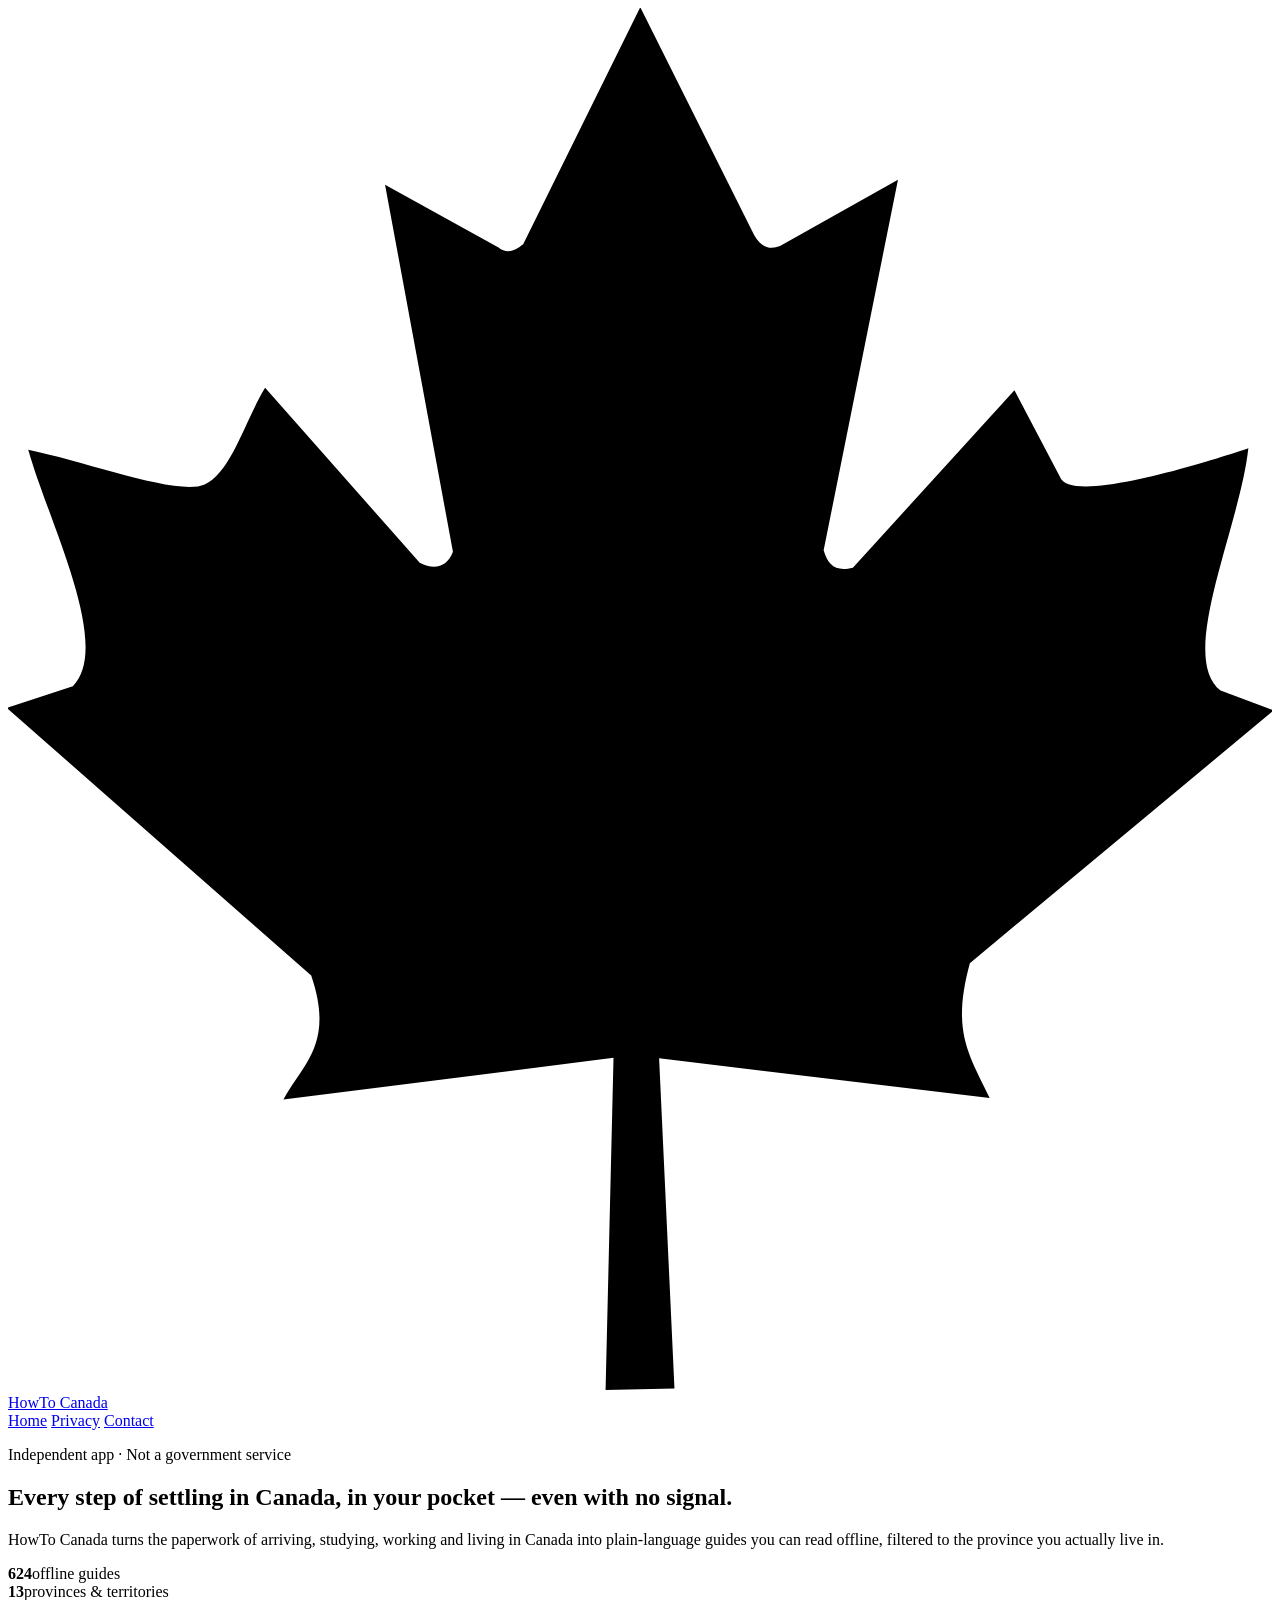
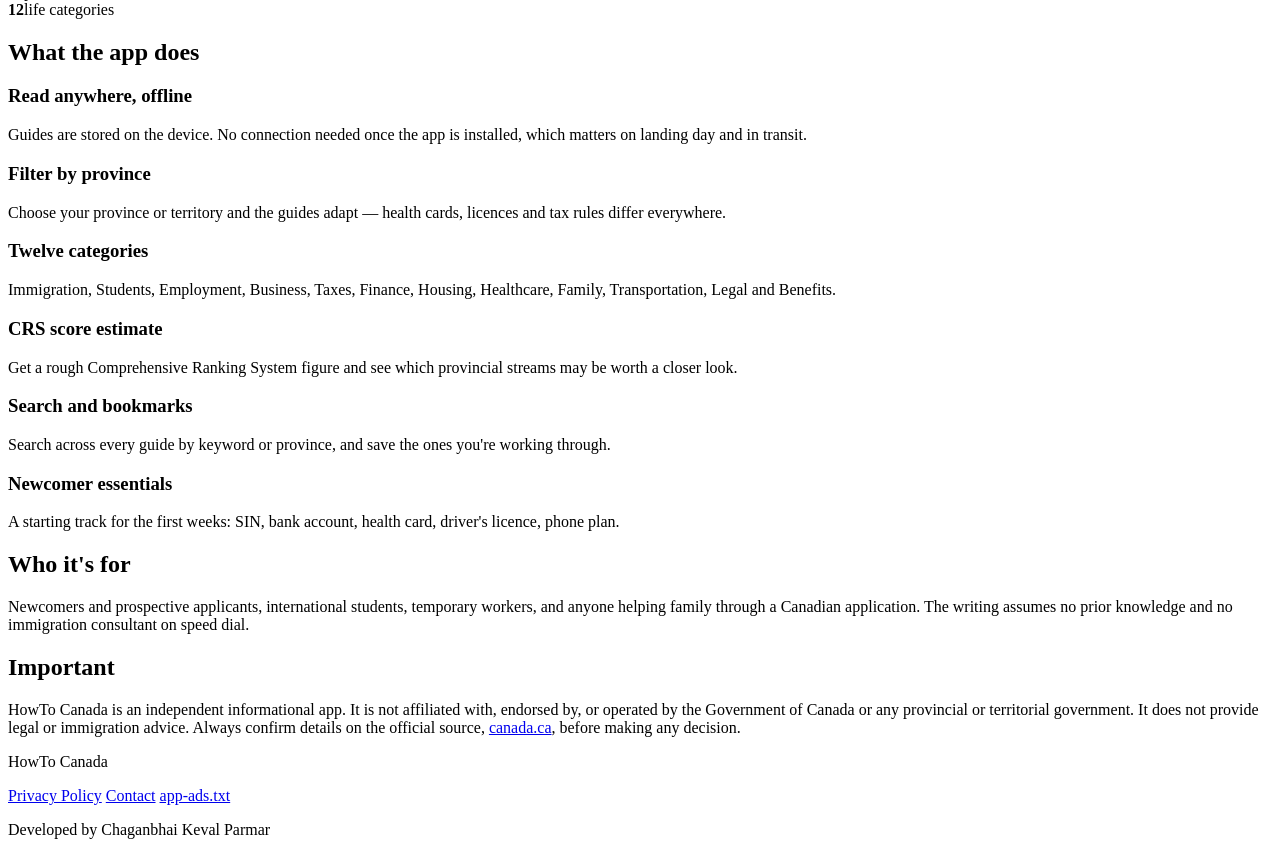
==== howtocanada/index.html @ 2e3e3496 "Create index.html" ====
<!DOCTYPE html>
<html lang="en">
<head>
<meta charset="utf-8">
<meta name="viewport" content="width=device-width, initial-scale=1">
<title>HowTo Canada — Offline guides for life in Canada</title>
<meta name="description" content="HowTo Canada is an independent offline guide app covering immigration, study permits, work, taxes, housing, healthcare and more across all 13 provinces and territories.">
<link rel="icon" href="assets/favicon-32.png" sizes="32x32">
<link rel="icon" href="assets/favicon-192.png" sizes="192x192">
<link rel="apple-touch-icon" href="assets/apple-touch-icon-180.png">
<meta property="og:title" content="HowTo Canada">
<meta property="og:description" content="Offline guides for immigration, study, work and settlement in Canada.">
<meta property="og:image" content="assets/og-image-1200x630.png">
<meta property="og:type" content="website">
<link rel="stylesheet" href="style.css">
</head>
<body>

<header class="topbar">
  <a class="brand" href="index.html">
    <span class="mark" aria-hidden="true">
      <svg viewBox="187.92 95.16 255.05 278.83"><path d="M201 232l-13.3 4.4 61.4 54c4.7 13.7-1.6 17.8-5.6 25l66.6-8.4-1.6 67 13.9-.3-3.1-66.6 66.7 8c-4.1-8.7-7.8-13.3-4-27.2l61.3-51-10.7-4c-8.8-6.8 3.8-32.6 5.6-48.9 0 0-35.7 12.3-38 5.8l-9.2-17.5-32.6 35.8c-3.5.9-5-.5-5.9-3.5l15-74.8-23.8 13.4q-3.2 1.3-5.2-2.2l-23-46-23.6 47.8q-2.8 2.5-5 .7L264 130.8l13.7 74.1c-1.1 3-3.7 3.8-6.7 2.2l-31.2-35.3c-4 6.5-6.8 17.1-12.2 19.5s-23.5-4.5-35.6-7c4.2 14.8 17 39.6 9 47.7"/></svg>
    </span>
    <span class="brandtext">HowTo&nbsp;Canada</span>
  </a>
  <nav>
    <a href="index.html" class="current">Home</a>
    <a href="privacy-policy.html">Privacy</a>
    <a href="contact.html">Contact</a>
  </nav>
</header>

<section class="hero">
  <div class="hero-inner">
    <p class="eyebrow">Independent app · Not a government service</p>
    <h1>Every step of settling in Canada, in your pocket — even with no signal.</h1>
    <p class="lede">HowTo Canada turns the paperwork of arriving, studying, working and living in Canada into plain-language guides you can read offline, filtered to the province you actually live in.</p>
    <div class="stats">
      <div><b>624</b><span>offline guides</span></div>
      <div><b>13</b><span>provinces &amp; territories</span></div>
      <div><b>12</b><span>life categories</span></div>
    </div>
  </div>
</section>

<main>

<section class="band">
  <h2>What the app does</h2>
  <div class="grid">
    <article><h3>Read anywhere, offline</h3><p>Guides are stored on the device. No connection needed once the app is installed, which matters on landing day and in transit.</p></article>
    <article><h3>Filter by province</h3><p>Choose your province or territory and the guides adapt — health cards, licences and tax rules differ everywhere.</p></article>
    <article><h3>Twelve categories</h3><p>Immigration, Students, Employment, Business, Taxes, Finance, Housing, Healthcare, Family, Transportation, Legal and Benefits.</p></article>
    <article><h3>CRS score estimate</h3><p>Get a rough Comprehensive Ranking System figure and see which provincial streams may be worth a closer look.</p></article>
    <article><h3>Search and bookmarks</h3><p>Search across every guide by keyword or province, and save the ones you're working through.</p></article>
    <article><h3>Newcomer essentials</h3><p>A starting track for the first weeks: SIN, bank account, health card, driver's licence, phone plan.</p></article>
  </div>
</section>

<section class="band alt">
  <h2>Who it's for</h2>
  <p class="prose">Newcomers and prospective applicants, international students, temporary workers, and anyone helping family through a Canadian application. The writing assumes no prior knowledge and no immigration consultant on speed dial.</p>
</section>

<section class="notice">
  <h2>Important</h2>
  <p>HowTo Canada is an independent informational app. It is not affiliated with, endorsed by, or operated by the Government of Canada or any provincial or territorial government. It does not provide legal or immigration advice. Always confirm details on the official source, <a href="https://www.canada.ca" rel="noopener">canada.ca</a>, before making any decision.</p>
</section>

</main>

<footer>
  <div class="foot-inner">
    <p class="foot-brand">HowTo Canada</p>
    <nav class="foot-nav">
      <a href="privacy-policy.html">Privacy Policy</a>
      <a href="contact.html">Contact</a>
      <a href="app-ads.txt">app-ads.txt</a>
    </nav>
    <p class="foot-dev">Developed by Chaganbhai Keval Parmar</p>
  </div>
</footer>

</body>
</html>
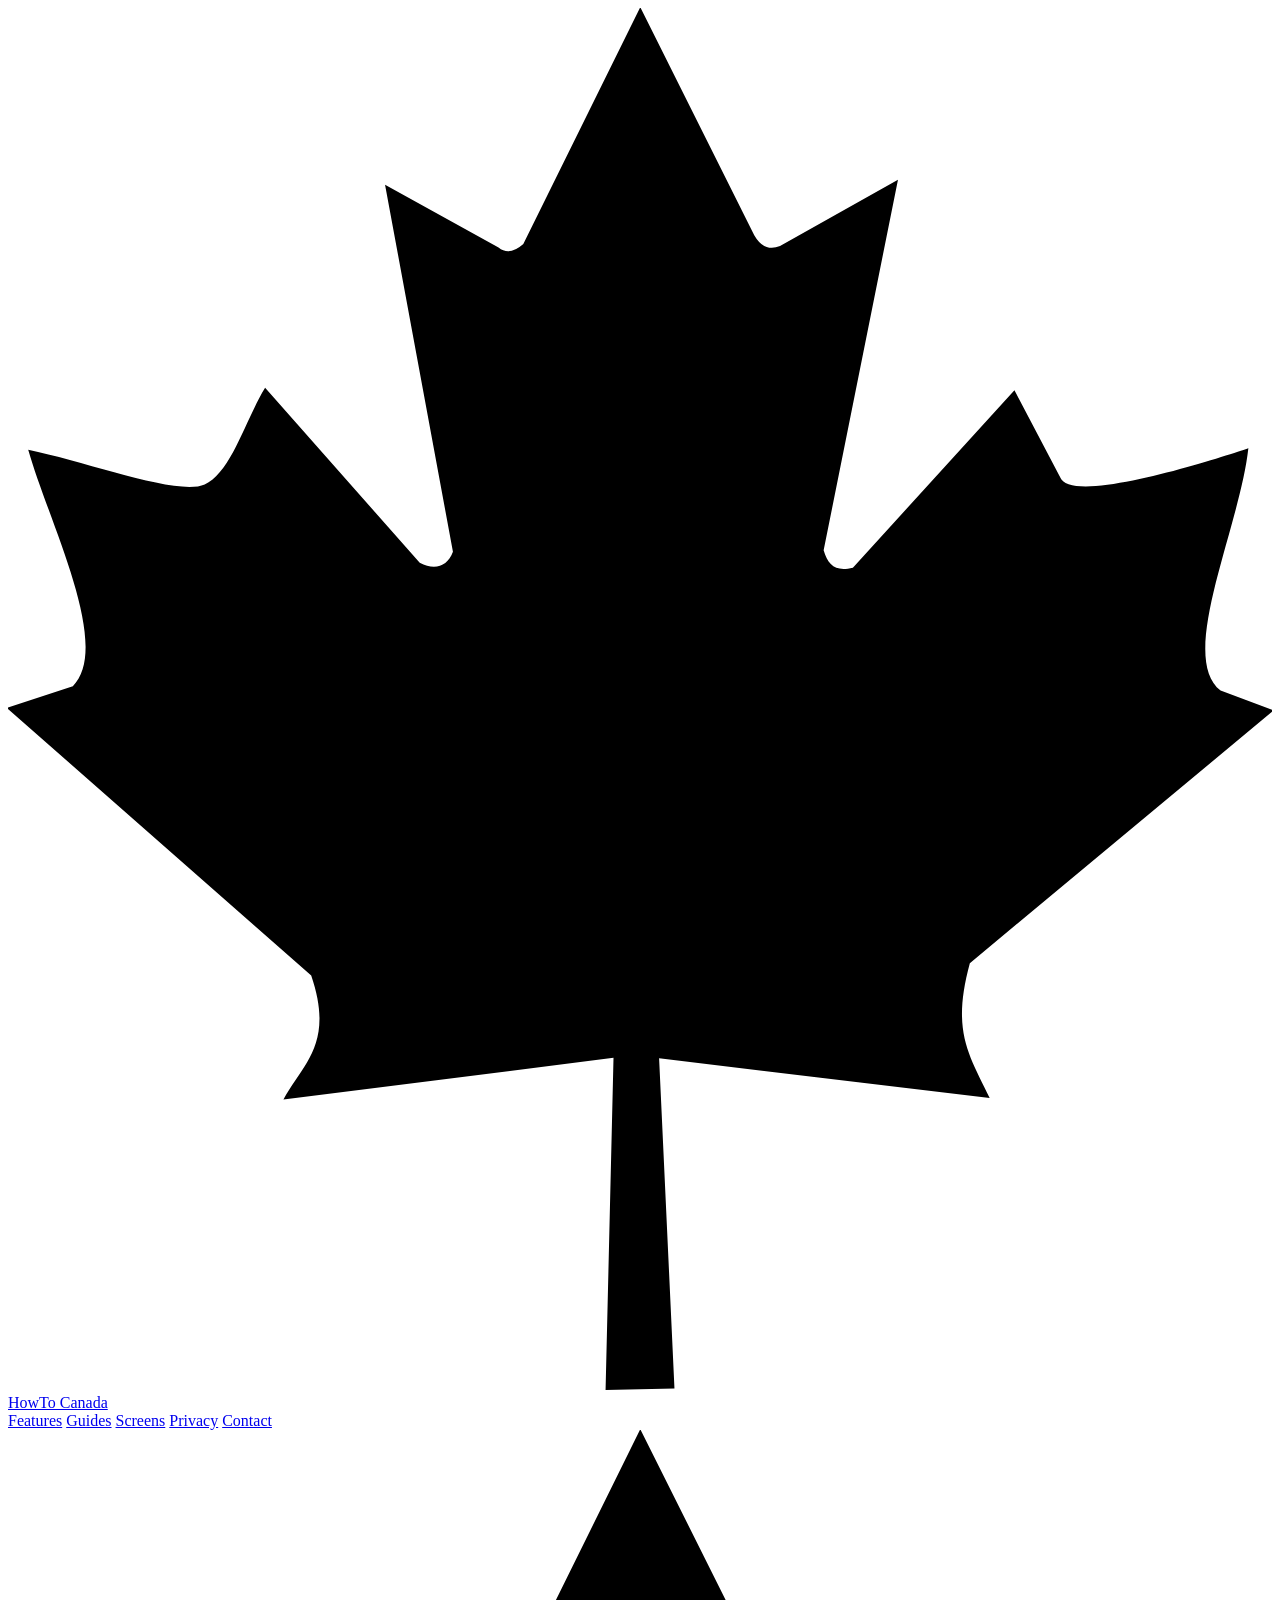
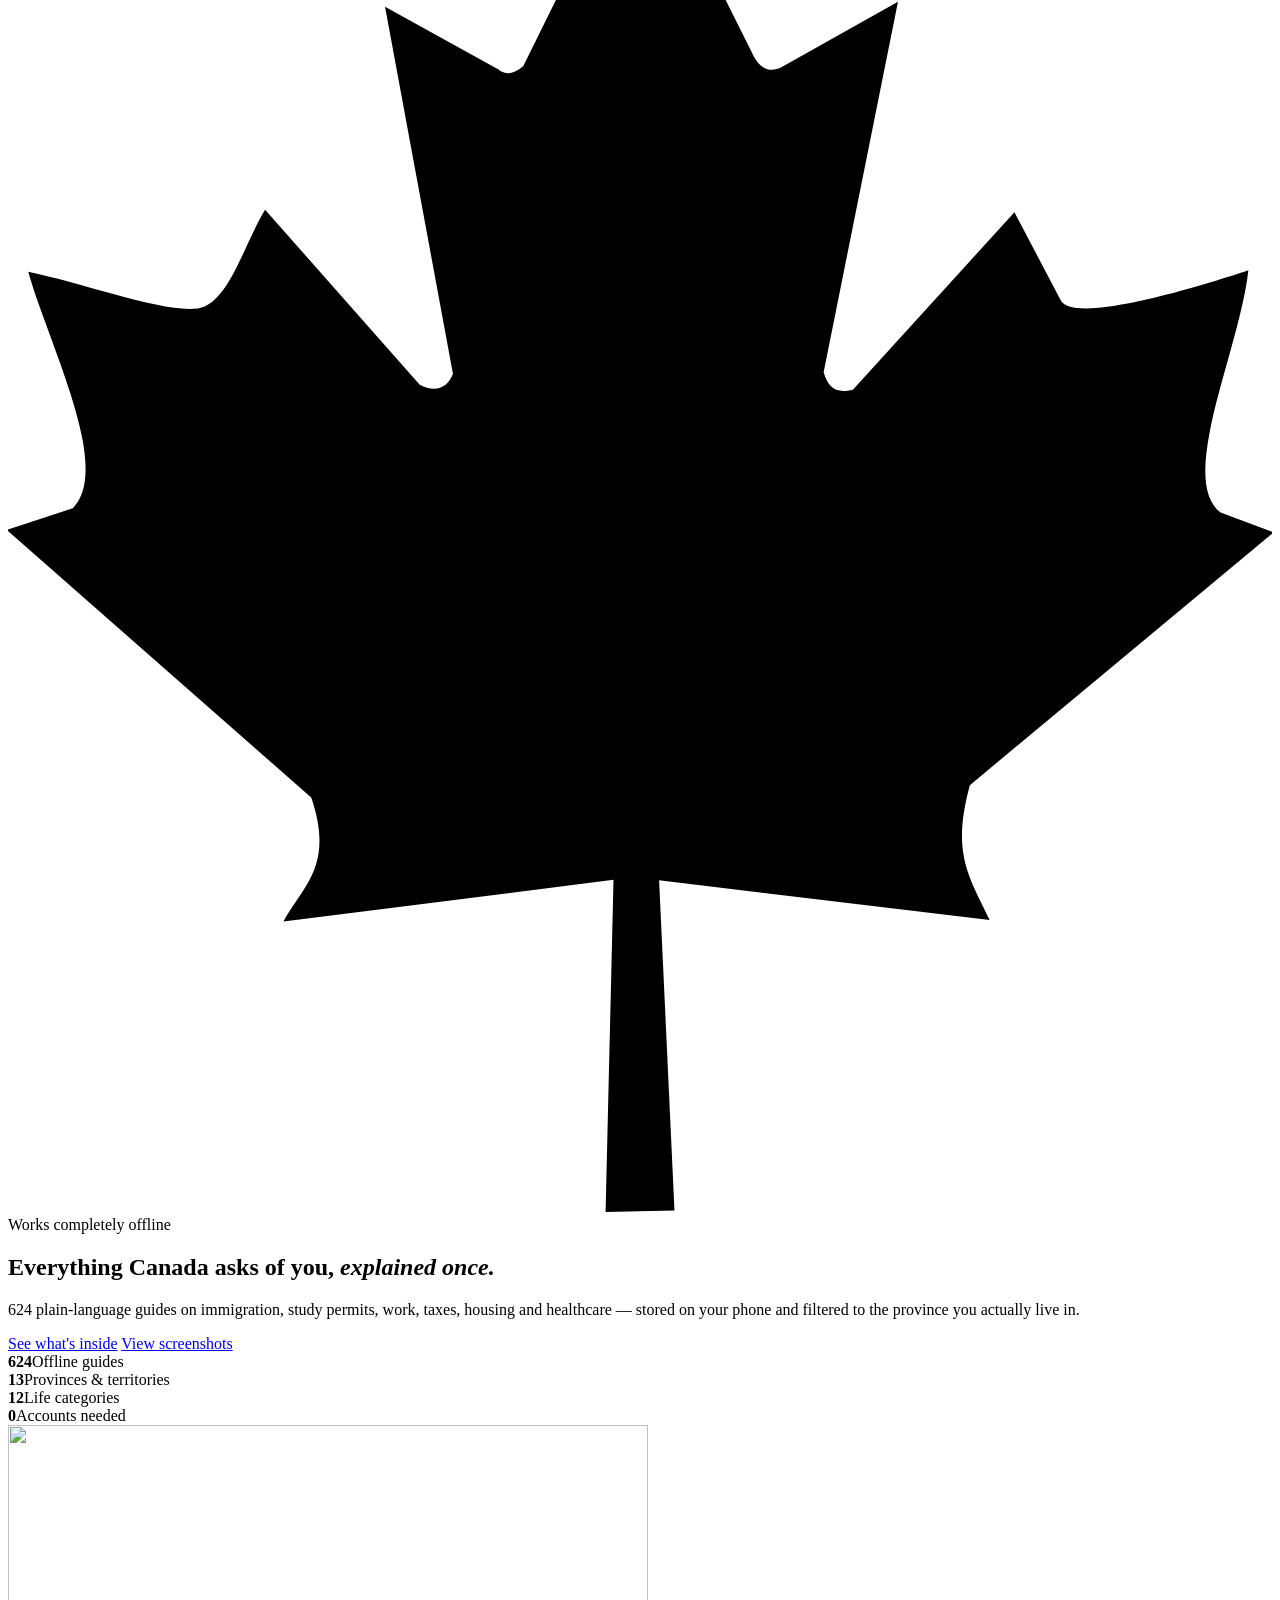
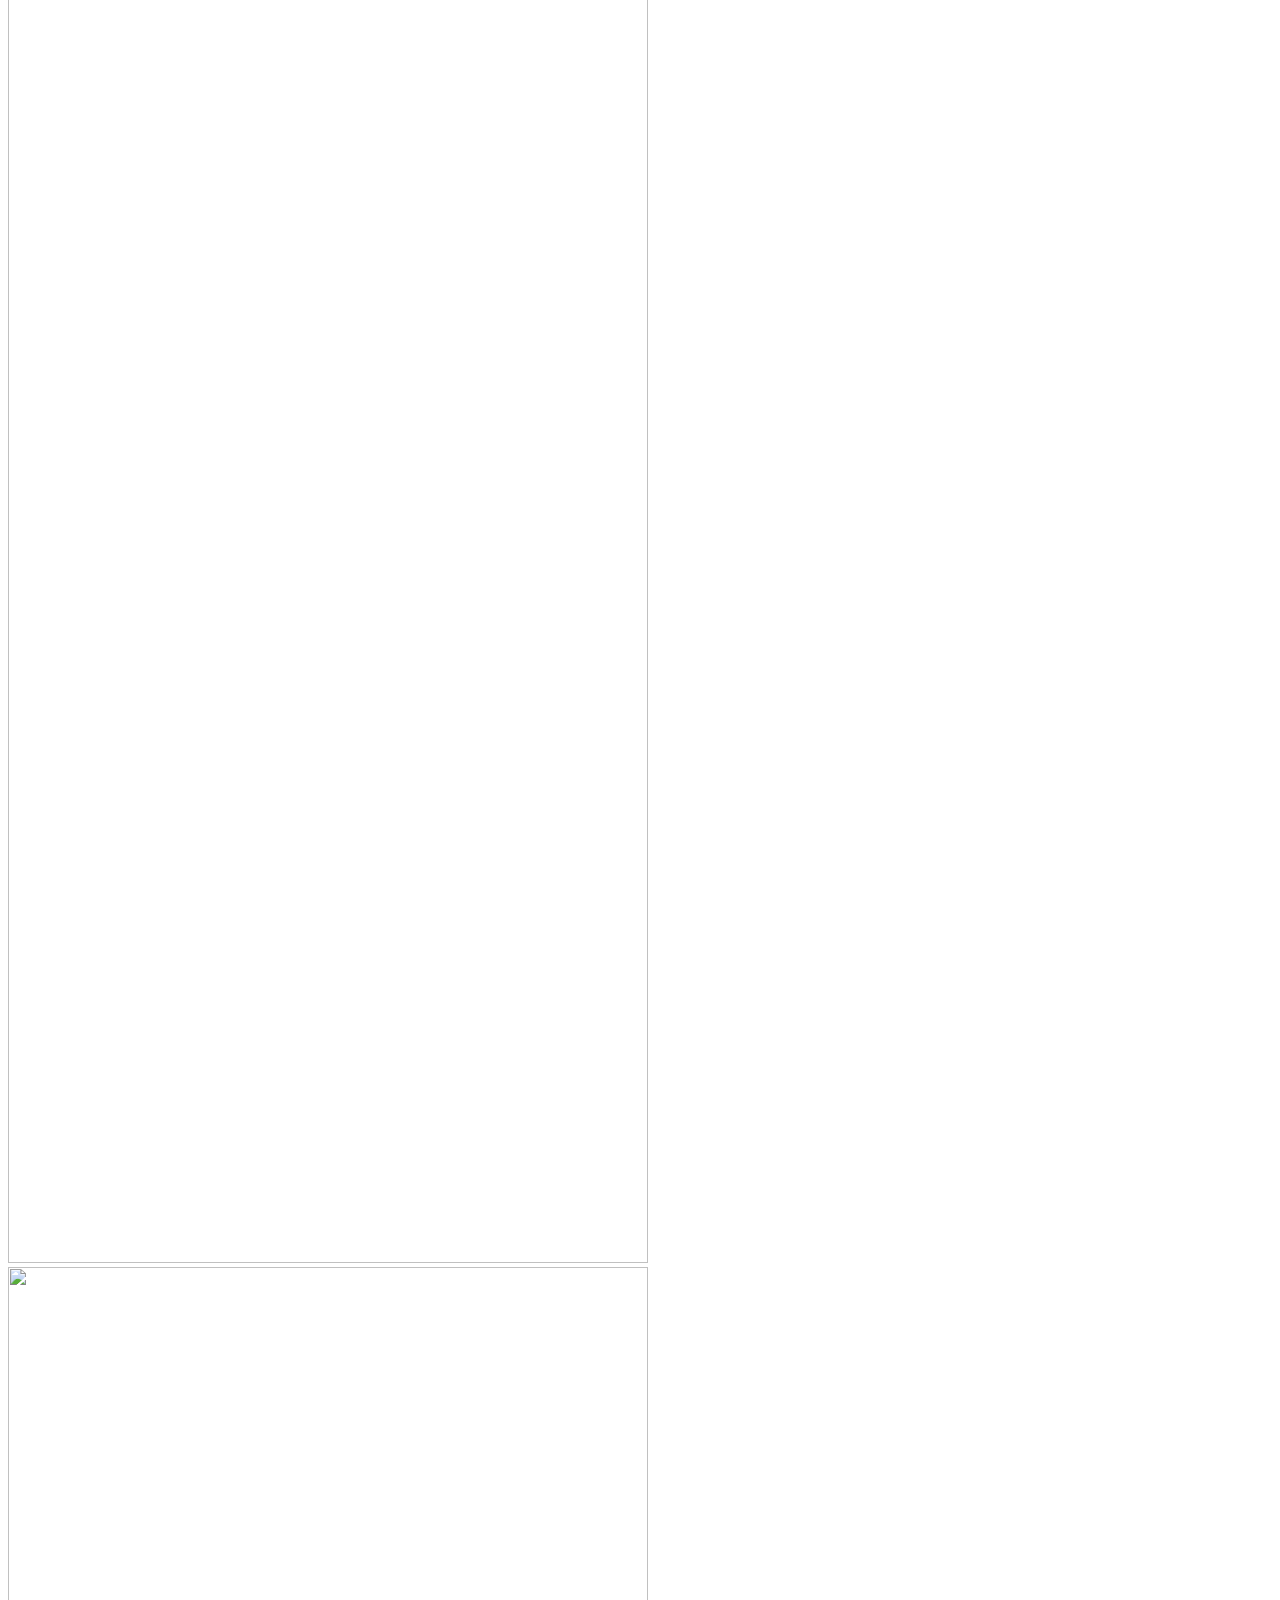
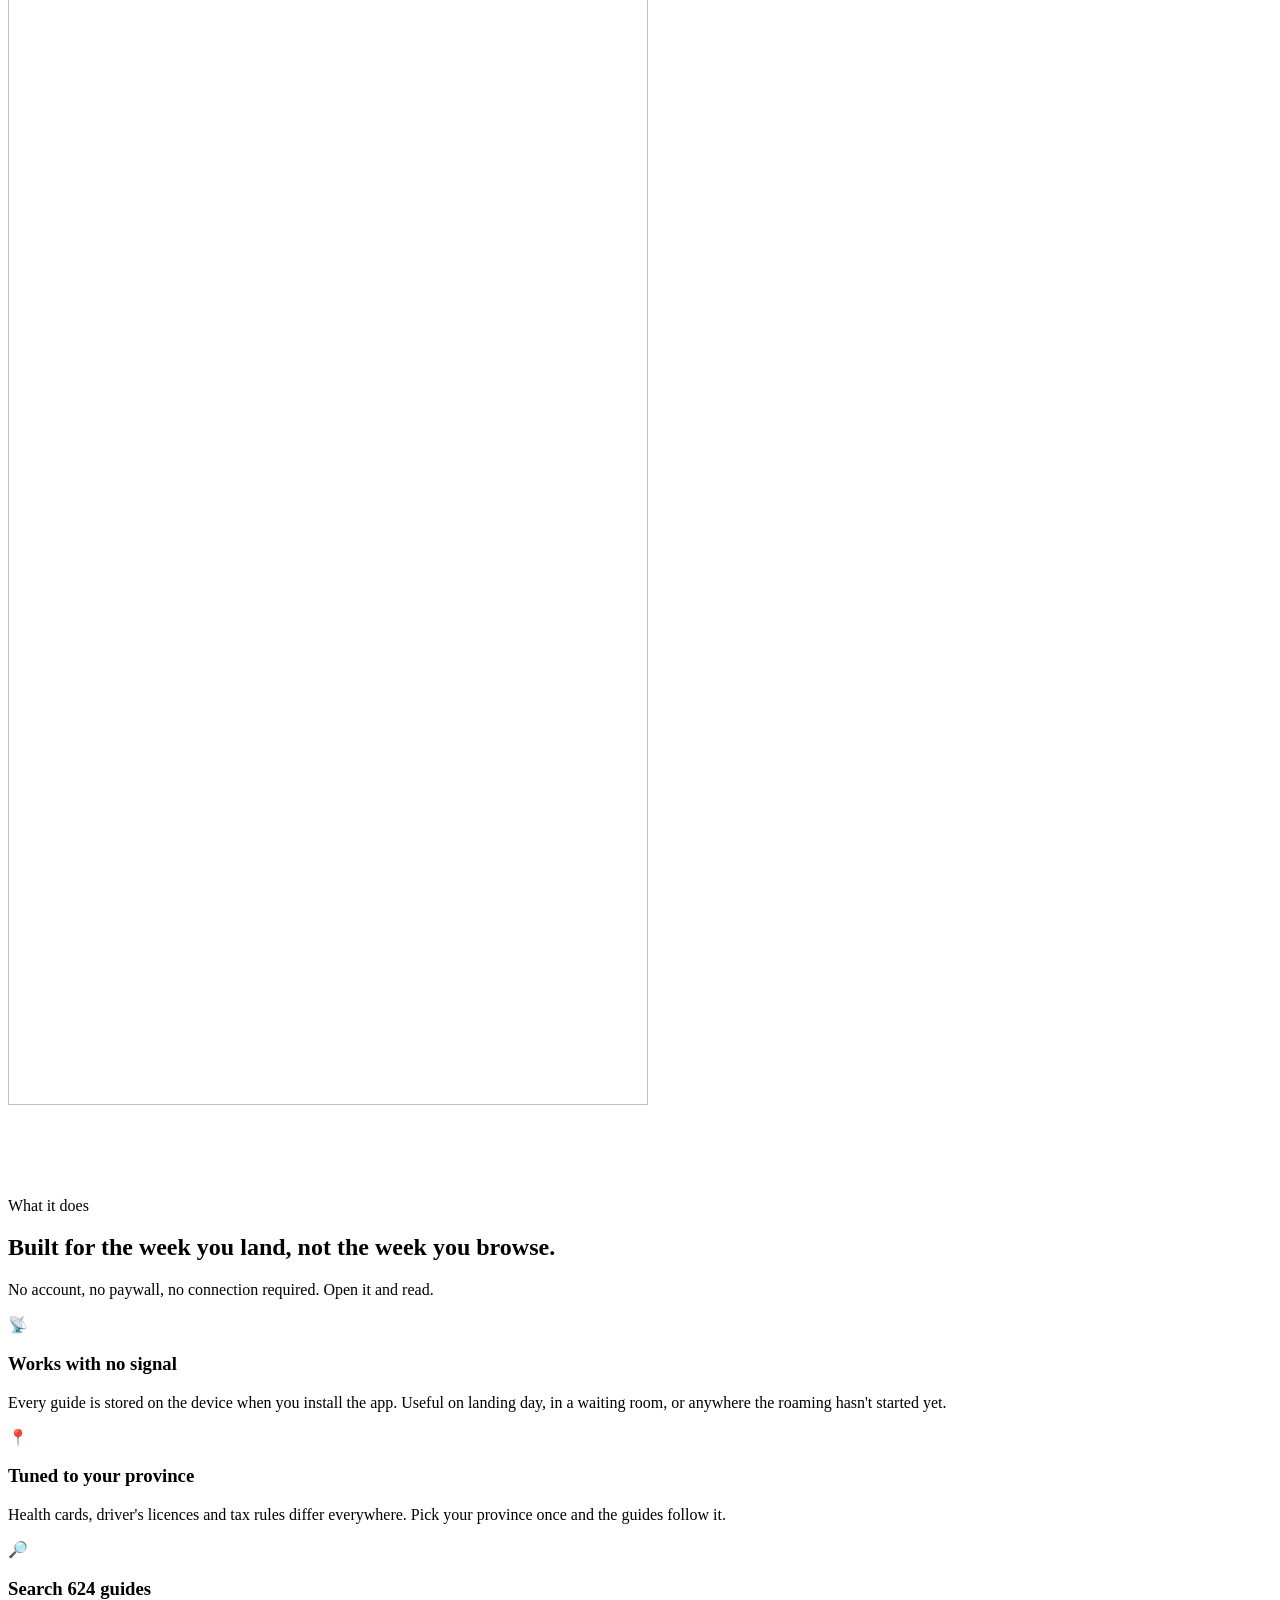
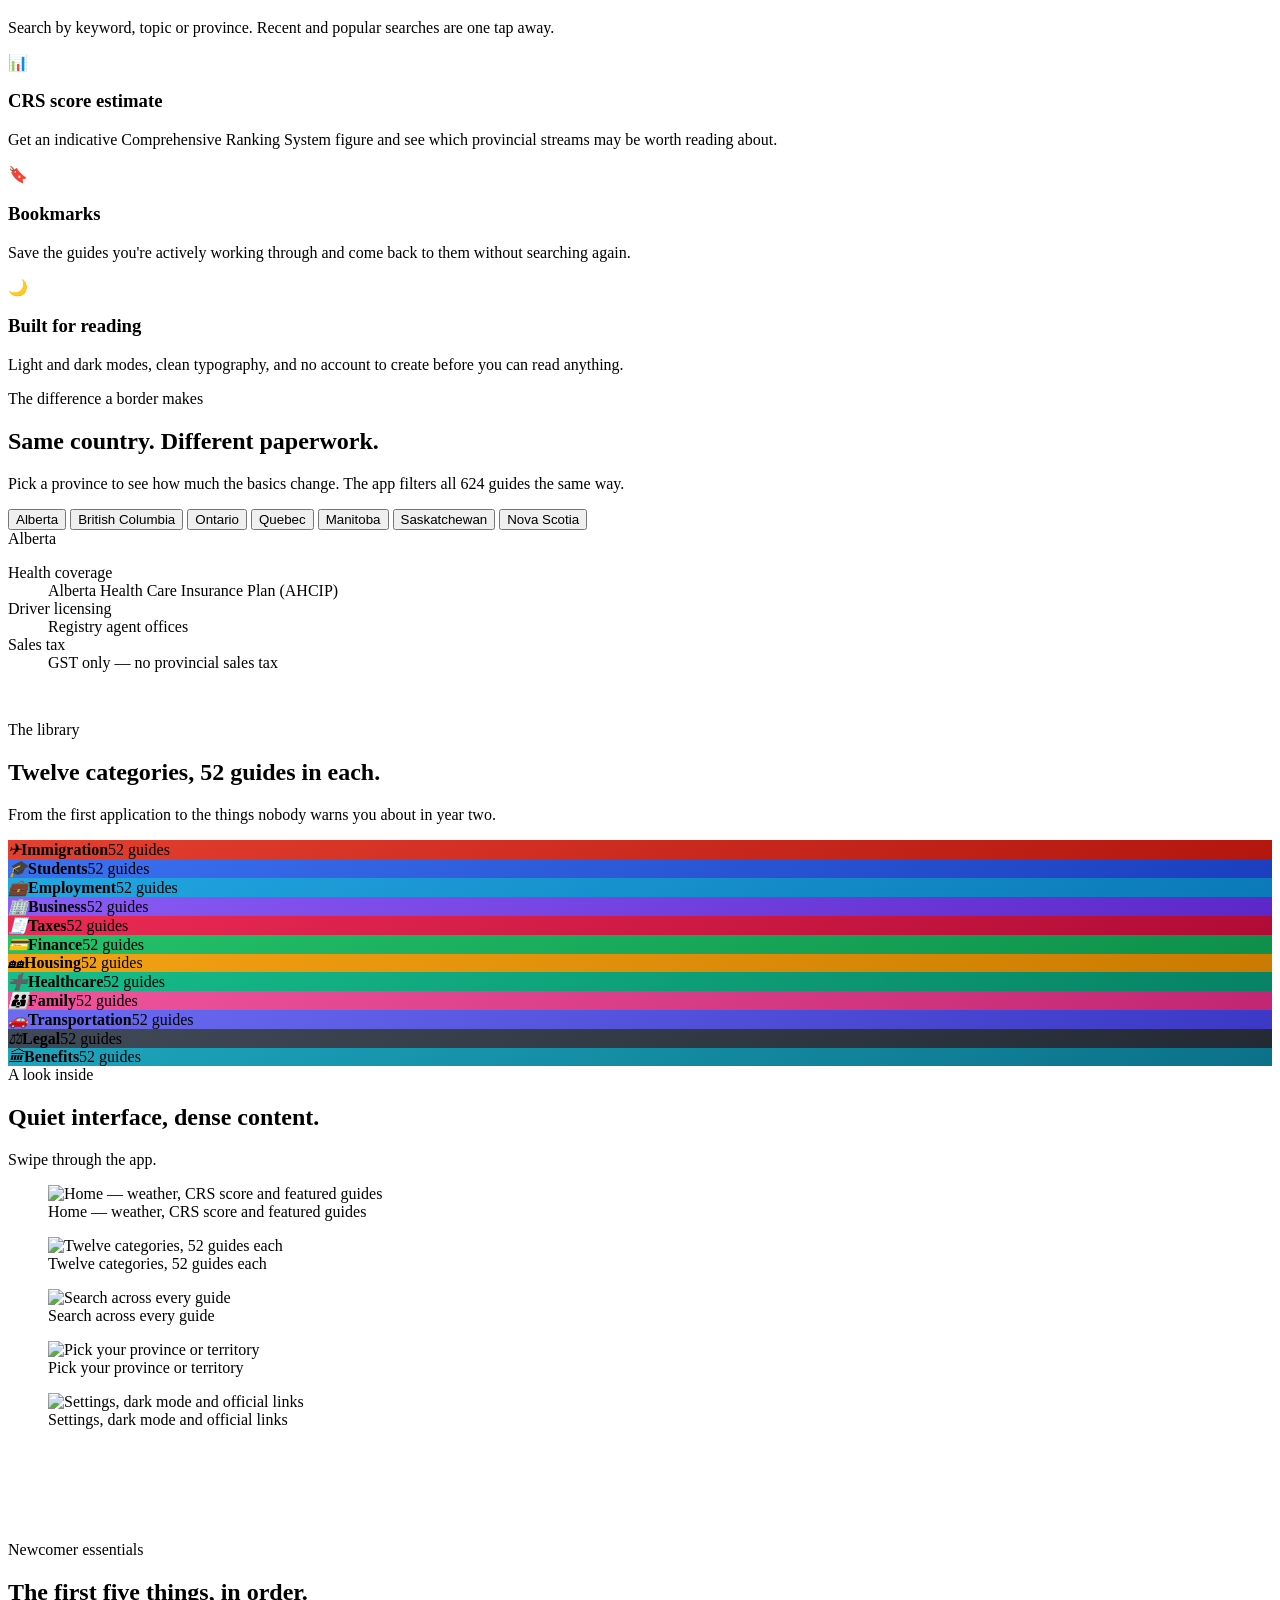
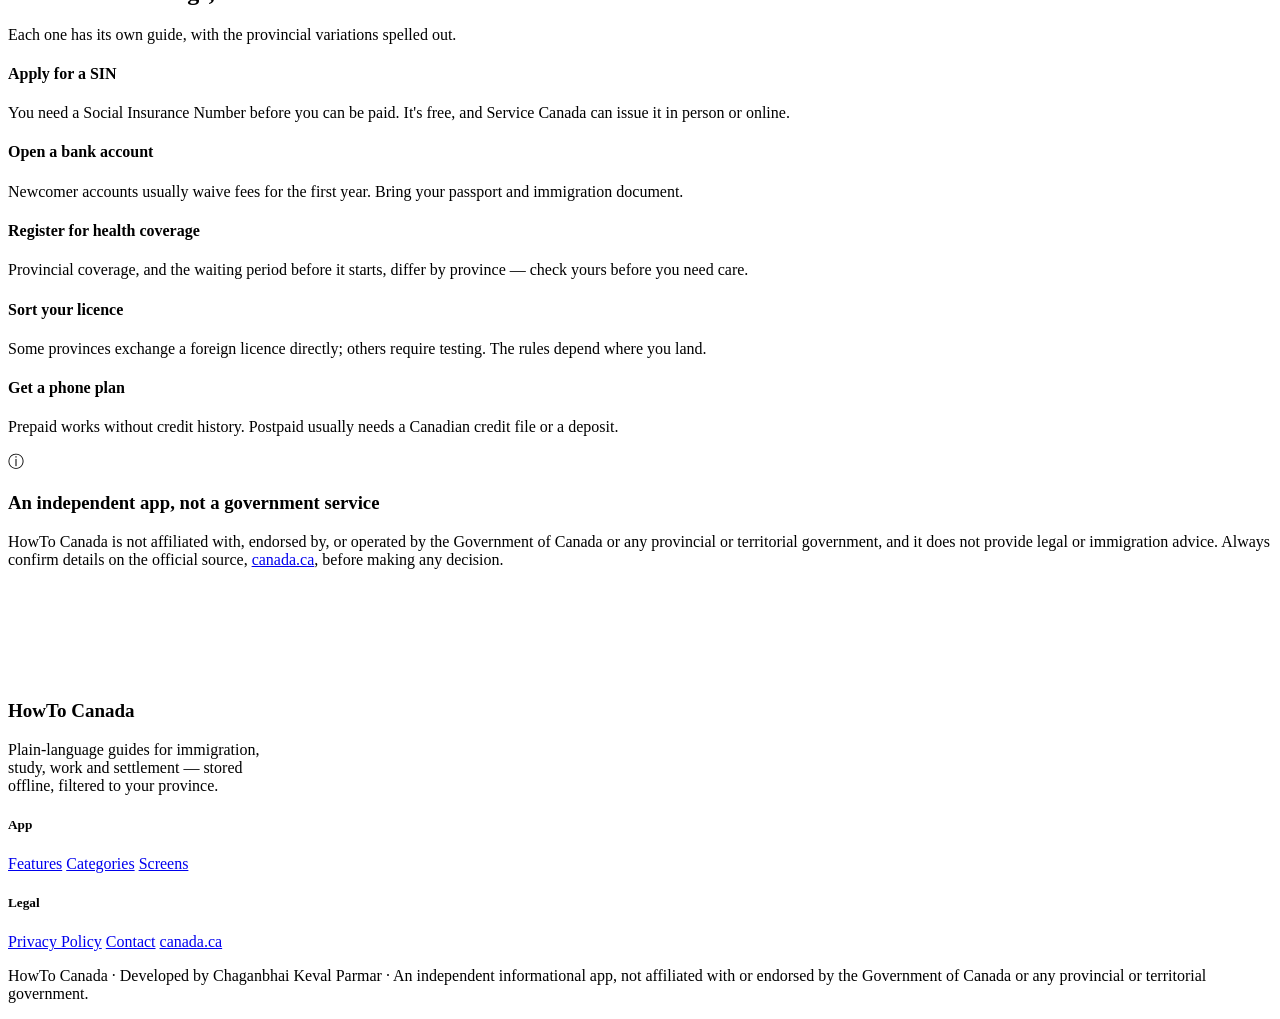
==== commit 70ed9edf: "Create index.html" ====
--- a/howtocanada/index.html
+++ b/howtocanada/index.html
@@ -3,83 +3,229 @@
 <head>
 <meta charset="utf-8">
 <meta name="viewport" content="width=device-width, initial-scale=1">
-<title>HowTo Canada — Offline guides for life in Canada</title>
-<meta name="description" content="HowTo Canada is an independent offline guide app covering immigration, study permits, work, taxes, housing, healthcare and more across all 13 provinces and territories.">
-<link rel="icon" href="assets/favicon-32.png" sizes="32x32">
-<link rel="icon" href="assets/favicon-192.png" sizes="192x192">
-<link rel="apple-touch-icon" href="assets/apple-touch-icon-180.png">
+<title>HowTo Canada — Offline guides for immigration, study, work &amp; settlement</title>
+<meta name="description" content="624 plain-language offline guides covering immigration, study permits, work, taxes, housing and healthcare across all 13 provinces and territories.">
 <meta property="og:title" content="HowTo Canada">
 <meta property="og:description" content="Offline guides for immigration, study, work and settlement in Canada.">
 <meta property="og:image" content="assets/og-image-1200x630.png">
 <meta property="og:type" content="website">
+<meta name="theme-color" content="#0E1116">
+<link rel="icon" href="assets/favicon-32.png" sizes="32x32">
+<link rel="icon" href="assets/favicon-192.png" sizes="192x192">
+<link rel="apple-touch-icon" href="assets/apple-touch-icon-180.png">
 <link rel="stylesheet" href="style.css">
 </head>
 <body>
-
-<header class="topbar">
-  <a class="brand" href="index.html">
-    <span class="mark" aria-hidden="true">
-      <svg viewBox="187.92 95.16 255.05 278.83"><path d="M201 232l-13.3 4.4 61.4 54c4.7 13.7-1.6 17.8-5.6 25l66.6-8.4-1.6 67 13.9-.3-3.1-66.6 66.7 8c-4.1-8.7-7.8-13.3-4-27.2l61.3-51-10.7-4c-8.8-6.8 3.8-32.6 5.6-48.9 0 0-35.7 12.3-38 5.8l-9.2-17.5-32.6 35.8c-3.5.9-5-.5-5.9-3.5l15-74.8-23.8 13.4q-3.2 1.3-5.2-2.2l-23-46-23.6 47.8q-2.8 2.5-5 .7L264 130.8l13.7 74.1c-1.1 3-3.7 3.8-6.7 2.2l-31.2-35.3c-4 6.5-6.8 17.1-12.2 19.5s-23.5-4.5-35.6-7c4.2 14.8 17 39.6 9 47.7"/></svg>
-    </span>
-    <span class="brandtext">HowTo&nbsp;Canada</span>
-  </a>
-  <nav>
-    <a href="index.html" class="current">Home</a>
-    <a href="privacy-policy.html">Privacy</a>
-    <a href="contact.html">Contact</a>
-  </nav>
+<header class="nav">
+  <div class="nav-in">
+    <a class="brand" href="index.html">
+      <span class="mark" aria-hidden="true"><svg viewBox="187.92 95.16 255.05 278.83"><path d="M201 232l-13.3 4.4 61.4 54c4.7 13.7-1.6 17.8-5.6 25l66.6-8.4-1.6 67 13.9-.3-3.1-66.6 66.7 8c-4.1-8.7-7.8-13.3-4-27.2l61.3-51-10.7-4c-8.8-6.8 3.8-32.6 5.6-48.9 0 0-35.7 12.3-38 5.8l-9.2-17.5-32.6 35.8c-3.5.9-5-.5-5.9-3.5l15-74.8-23.8 13.4q-3.2 1.3-5.2-2.2l-23-46-23.6 47.8q-2.8 2.5-5 .7L264 130.8l13.7 74.1c-1.1 3-3.7 3.8-6.7 2.2l-31.2-35.3c-4 6.5-6.8 17.1-12.2 19.5s-23.5-4.5-35.6-7c4.2 14.8 17 39.6 9 47.7"/></svg></span>
+      <span class="brandtext">HowTo&nbsp;Canada</span>
+    </a>
+    <nav class="nav-links">
+      <a href="index.html#features">Features</a>
+      <a href="index.html#categories">Guides</a>
+      <a href="index.html#screens">Screens</a>
+      <a href="privacy-policy.html">Privacy</a>
+      <a href="contact.html">Contact</a>
+    </nav>
+  </div>
 </header>
-
 <section class="hero">
-  <div class="hero-inner">
-    <p class="eyebrow">Independent app · Not a government service</p>
-    <h1>Every step of settling in Canada, in your pocket — even with no signal.</h1>
-    <p class="lede">HowTo Canada turns the paperwork of arriving, studying, working and living in Canada into plain-language guides you can read offline, filtered to the province you actually live in.</p>
-    <div class="stats">
-      <div><b>624</b><span>offline guides</span></div>
-      <div><b>13</b><span>provinces &amp; territories</span></div>
-      <div><b>12</b><span>life categories</span></div>
-    </div>
-  </div>
-</section>
-
-<main>
-
-<section class="band">
-  <h2>What the app does</h2>
-  <div class="grid">
-    <article><h3>Read anywhere, offline</h3><p>Guides are stored on the device. No connection needed once the app is installed, which matters on landing day and in transit.</p></article>
-    <article><h3>Filter by province</h3><p>Choose your province or territory and the guides adapt — health cards, licences and tax rules differ everywhere.</p></article>
-    <article><h3>Twelve categories</h3><p>Immigration, Students, Employment, Business, Taxes, Finance, Housing, Healthcare, Family, Transportation, Legal and Benefits.</p></article>
-    <article><h3>CRS score estimate</h3><p>Get a rough Comprehensive Ranking System figure and see which provincial streams may be worth a closer look.</p></article>
-    <article><h3>Search and bookmarks</h3><p>Search across every guide by keyword or province, and save the ones you're working through.</p></article>
-    <article><h3>Newcomer essentials</h3><p>A starting track for the first weeks: SIN, bank account, health card, driver's licence, phone plan.</p></article>
-  </div>
-</section>
-
-<section class="band alt">
-  <h2>Who it's for</h2>
-  <p class="prose">Newcomers and prospective applicants, international students, temporary workers, and anyone helping family through a Canadian application. The writing assumes no prior knowledge and no immigration consultant on speed dial.</p>
-</section>
-
-<section class="notice">
-  <h2>Important</h2>
-  <p>HowTo Canada is an independent informational app. It is not affiliated with, endorsed by, or operated by the Government of Canada or any provincial or territorial government. It does not provide legal or immigration advice. Always confirm details on the official source, <a href="https://www.canada.ca" rel="noopener">canada.ca</a>, before making any decision.</p>
-</section>
-
-</main>
-
+  <div class="leaf-bg" aria-hidden="true"><svg viewBox="187.92 95.16 255.05 278.83"><path d="M201 232l-13.3 4.4 61.4 54c4.7 13.7-1.6 17.8-5.6 25l66.6-8.4-1.6 67 13.9-.3-3.1-66.6 66.7 8c-4.1-8.7-7.8-13.3-4-27.2l61.3-51-10.7-4c-8.8-6.8 3.8-32.6 5.6-48.9 0 0-35.7 12.3-38 5.8l-9.2-17.5-32.6 35.8c-3.5.9-5-.5-5.9-3.5l15-74.8-23.8 13.4q-3.2 1.3-5.2-2.2l-23-46-23.6 47.8q-2.8 2.5-5 .7L264 130.8l13.7 74.1c-1.1 3-3.7 3.8-6.7 2.2l-31.2-35.3c-4 6.5-6.8 17.1-12.2 19.5s-23.5-4.5-35.6-7c4.2 14.8 17 39.6 9 47.7"/></svg></div>
+  <div class="wrap hero-grid">
+    <div>
+      <span class="pill"><span class="dot"></span> Works completely offline</span>
+      <h1>Everything Canada asks of you, <em>explained once.</em></h1>
+      <p class="lede">624 plain-language guides on immigration, study permits, work, taxes, housing and healthcare — stored on your phone and filtered to the province you actually live in.</p>
+      <div class="cta-row">
+        <a class="btn btn-primary" href="#features">See what's inside</a>
+        <a class="btn btn-ghost" href="#screens">View screenshots</a>
+      </div>
+      <div class="hero-stats">
+        <div><b>624</b><span>Offline guides</span></div>
+        <div><b>13</b><span>Provinces &amp; territories</span></div>
+        <div><b>12</b><span>Life categories</span></div>
+        <div><b>0</b><span>Accounts needed</span></div>
+      </div>
+    </div>
+    <div class="phones" aria-hidden="true">
+      <div class="phone a"><img src="assets/shot-search.jpg" alt="" width="640" height="1438"></div>
+      <div class="phone b"><img src="assets/shot-home.jpg" alt="" width="640" height="1438"></div>
+    </div>
+  </div>
+  <div style="height:88px"></div>
+</section>
+
+<section class="sec" id="features">
+  <div class="wrap">
+    <div class="sec-head rv">
+      <span class="eyebrow">What it does</span>
+      <h2>Built for the week you land, not the week you browse.</h2>
+      <p>No account, no paywall, no connection required. Open it and read.</p>
+    </div>
+    <div class="feat">
+      <article class="f rv"><div class="ic">📡</div><h3>Works with no signal</h3><p>Every guide is stored on the device when you install the app. Useful on landing day, in a waiting room, or anywhere the roaming hasn't started yet.</p></article>
+      <article class="f rv"><div class="ic">📍</div><h3>Tuned to your province</h3><p>Health cards, driver's licences and tax rules differ everywhere. Pick your province once and the guides follow it.</p></article>
+      <article class="f rv"><div class="ic">🔎</div><h3>Search 624 guides</h3><p>Search by keyword, topic or province. Recent and popular searches are one tap away.</p></article>
+      <article class="f rv"><div class="ic">📊</div><h3>CRS score estimate</h3><p>Get an indicative Comprehensive Ranking System figure and see which provincial streams may be worth reading about.</p></article>
+      <article class="f rv"><div class="ic">🔖</div><h3>Bookmarks</h3><p>Save the guides you're actively working through and come back to them without searching again.</p></article>
+      <article class="f rv"><div class="ic">🌙</div><h3>Built for reading</h3><p>Light and dark modes, clean typography, and no account to create before you can read anything.</p></article>
+    </div>
+  </div>
+</section>
+
+<section class="sec sec-dark" id="province">
+  <div class="wrap">
+    <div class="sec-head rv">
+      <span class="eyebrow pale">The difference a border makes</span>
+      <h2>Same country. Different paperwork.</h2>
+      <p>Pick a province to see how much the basics change. The app filters all 624 guides the same way.</p>
+    </div>
+    <div class="sw">
+      <div>
+        <div class="chips" role="group" aria-label="Choose a province">
+        <button class="chip" data-p="AB" aria-pressed="true">Alberta</button>
+        <button class="chip" data-p="BC" aria-pressed="false">British Columbia</button>
+        <button class="chip" data-p="ON" aria-pressed="false">Ontario</button>
+        <button class="chip" data-p="QC" aria-pressed="false">Quebec</button>
+        <button class="chip" data-p="MB" aria-pressed="false">Manitoba</button>
+        <button class="chip" data-p="SK" aria-pressed="false">Saskatchewan</button>
+        <button class="chip" data-p="NS" aria-pressed="false">Nova Scotia</button>
+        </div>
+      </div>
+      <div class="panel" aria-live="polite">
+        <div class="pname" id="p-name">Alberta</div>
+        <dl class="rows">
+          <div class="row"><dt>Health coverage</dt><dd id="p-health">Alberta Health Care Insurance Plan (AHCIP)</dd></div>
+          <div class="row"><dt>Driver licensing</dt><dd id="p-lic">Registry agent offices</dd></div>
+          <div class="row"><dt>Sales tax</dt><dd id="p-tax">GST only — no provincial sales tax</dd></div>
+        </dl>
+        <p style="margin-top:20px;font-size:13.5px;color:rgba(255,255,255,.45)">Names of programs and agencies, shown for illustration. Confirm current rules on the official provincial source.</p>
+      </div>
+    </div>
+  </div>
+</section>
+
+<section class="sec" id="categories">
+  <div class="wrap">
+    <div class="sec-head rv">
+      <span class="eyebrow">The library</span>
+      <h2>Twelve categories, 52 guides in each.</h2>
+      <p>From the first application to the things nobody warns you about in year two.</p>
+    </div>
+    <div class="cats rv">
+      <div class="cat" style="background:linear-gradient(150deg,#E4402F,#B3160E)"><i>✈</i><b>Immigration</b><span>52 guides</span></div>
+      <div class="cat" style="background:linear-gradient(150deg,#3B72F0,#1B3FBE)"><i>🎓</i><b>Students</b><span>52 guides</span></div>
+      <div class="cat" style="background:linear-gradient(150deg,#22A7E0,#0B79B8)"><i>💼</i><b>Employment</b><span>52 guides</span></div>
+      <div class="cat" style="background:linear-gradient(150deg,#8B5CF6,#5B27C9)"><i>🏢</i><b>Business</b><span>52 guides</span></div>
+      <div class="cat" style="background:linear-gradient(150deg,#EC2B54,#B00B36)"><i>🧾</i><b>Taxes</b><span>52 guides</span></div>
+      <div class="cat" style="background:linear-gradient(150deg,#25C26A,#0E8F4A)"><i>💳</i><b>Finance</b><span>52 guides</span></div>
+      <div class="cat" style="background:linear-gradient(150deg,#F5A314,#C97A00)"><i>🏘</i><b>Housing</b><span>52 guides</span></div>
+      <div class="cat" style="background:linear-gradient(150deg,#17BE8B,#068264)"><i>➕</i><b>Healthcare</b><span>52 guides</span></div>
+      <div class="cat" style="background:linear-gradient(150deg,#F0559C,#C22673)"><i>👪</i><b>Family</b><span>52 guides</span></div>
+      <div class="cat" style="background:linear-gradient(150deg,#6C6CF3,#3A38C4)"><i>🚗</i><b>Transportation</b><span>52 guides</span></div>
+      <div class="cat" style="background:linear-gradient(150deg,#414A57,#232A34)"><i>⚖</i><b>Legal</b><span>52 guides</span></div>
+      <div class="cat" style="background:linear-gradient(150deg,#1CA6BE,#0B7189)"><i>🏛</i><b>Benefits</b><span>52 guides</span></div>
+    </div>
+  </div>
+</section>
+
+<section class="sec" id="screens" style="padding-bottom:70px">
+  <div class="wrap sec-head rv">
+    <span class="eyebrow">A look inside</span>
+    <h2>Quiet interface, dense content.</h2>
+    <p>Swipe through the app.</p>
+  </div>
+  <div class="strip">
+      <figure class="shot"><img src="assets/shot-home.jpg" alt="Home — weather, CRS score and featured guides" loading="lazy" width="640" height="1438"><figcaption>Home — weather, CRS score and featured guides</figcaption></figure>
+      <figure class="shot"><img src="assets/shot-categories.jpg" alt="Twelve categories, 52 guides each" loading="lazy" width="640" height="1438"><figcaption>Twelve categories, 52 guides each</figcaption></figure>
+      <figure class="shot"><img src="assets/shot-search.jpg" alt="Search across every guide" loading="lazy" width="640" height="1438"><figcaption>Search across every guide</figcaption></figure>
+      <figure class="shot"><img src="assets/shot-provinces.jpg" alt="Pick your province or territory" loading="lazy" width="640" height="1438"><figcaption>Pick your province or territory</figcaption></figure>
+      <figure class="shot"><img src="assets/shot-profile.jpg" alt="Settings, dark mode and official links" loading="lazy" width="640" height="1438"><figcaption>Settings, dark mode and official links</figcaption></figure>
+  </div>
+</section>
+
+<section class="sec" style="padding-top:26px">
+  <div class="wrap">
+    <div class="sec-head rv">
+      <span class="eyebrow">Newcomer essentials</span>
+      <h2>The first five things, in order.</h2>
+      <p>Each one has its own guide, with the provincial variations spelled out.</p>
+    </div>
+    <div class="steps">
+      <div class="step rv"><h4>Apply for a SIN</h4><p>You need a Social Insurance Number before you can be paid. It's free, and Service Canada can issue it in person or online.</p></div>
+      <div class="step rv"><h4>Open a bank account</h4><p>Newcomer accounts usually waive fees for the first year. Bring your passport and immigration document.</p></div>
+      <div class="step rv"><h4>Register for health coverage</h4><p>Provincial coverage, and the waiting period before it starts, differ by province — check yours before you need care.</p></div>
+      <div class="step rv"><h4>Sort your licence</h4><p>Some provinces exchange a foreign licence directly; others require testing. The rules depend where you land.</p></div>
+      <div class="step rv"><h4>Get a phone plan</h4><p>Prepaid works without credit history. Postpaid usually needs a Canadian credit file or a deposit.</p></div>
+    </div>
+  </div>
+</section>
+
+<section style="padding-bottom:96px">
+  <div class="wrap">
+    <div class="notice rv">
+      <span class="ic" aria-hidden="true">ⓘ</span>
+      <div>
+        <h3>An independent app, not a government service</h3>
+        <p>HowTo Canada is not affiliated with, endorsed by, or operated by the Government of Canada or any provincial or territorial government, and it does not provide legal or immigration advice. Always confirm details on the official source, <a href="https://www.canada.ca" rel="noopener">canada.ca</a>, before making any decision.</p>
+      </div>
+    </div>
+  </div>
+</section>
 <footer>
-  <div class="foot-inner">
-    <p class="foot-brand">HowTo Canada</p>
-    <nav class="foot-nav">
-      <a href="privacy-policy.html">Privacy Policy</a>
-      <a href="contact.html">Contact</a>
-      <a href="app-ads.txt">app-ads.txt</a>
-    </nav>
-    <p class="foot-dev">Developed by Chaganbhai Keval Parmar</p>
+  <div class="wrap">
+    <div class="foot">
+      <div style="max-width:280px">
+        <p class="brand" style="font-family:'Bricolage Grotesque';font-weight:800;font-size:19px">HowTo Canada</p>
+        <p>Plain-language guides for immigration, study, work and settlement — stored offline, filtered to your province.</p>
+      </div>
+      <div>
+        <h5>App</h5>
+        <nav>
+          <a href="index.html#features">Features</a>
+          <a href="index.html#categories">Categories</a>
+          <a href="index.html#screens">Screens</a>
+        </nav>
+      </div>
+      <div>
+        <h5>Legal</h5>
+        <nav>
+          <a href="privacy-policy.html">Privacy Policy</a>
+          <a href="contact.html">Contact</a>
+          <a href="https://www.canada.ca" rel="noopener">canada.ca</a>
+        </nav>
+      </div>
+    </div>
+    <p class="foot-bottom">HowTo Canada &middot; Developed by Chaganbhai Keval Parmar &middot; An independent informational app, not affiliated with or endorsed by the Government of Canada or any provincial or territorial government.</p>
   </div>
 </footer>
-
+<script>
+var P = {"AB": ["Alberta", "Alberta Health Care Insurance Plan (AHCIP)", "Registry agent offices", "GST only \u2014 no provincial sales tax"], "BC": ["British Columbia", "Medical Services Plan (MSP)", "ICBC driver licensing", "GST plus provincial PST"], "ON": ["Ontario", "Ontario Health Insurance Plan (OHIP)", "ServiceOntario and DriveTest", "HST \u2014 a single combined tax"], "QC": ["Quebec", "R\u00e9gie de l'assurance maladie (RAMQ)", "Soci\u00e9t\u00e9 de l'assurance automobile (SAAQ)", "GST plus Quebec sales tax (QST)"], "MB": ["Manitoba", "Manitoba Health", "Manitoba Public Insurance (MPI)", "GST plus retail sales tax (RST)"], "SK": ["Saskatchewan", "eHealth Saskatchewan", "Saskatchewan Government Insurance (SGI)", "GST plus provincial PST"], "NS": ["Nova Scotia", "Medical Services Insurance (MSI)", "Access Nova Scotia", "HST \u2014 a single combined tax"]};
+document.querySelectorAll('.chip').forEach(function(b){
+  b.addEventListener('click', function(){
+    document.querySelectorAll('.chip').forEach(function(o){o.setAttribute('aria-pressed','false')});
+    b.setAttribute('aria-pressed','true');
+    var d = P[b.dataset.p];
+    document.getElementById('p-name').textContent = d[0];
+    document.getElementById('p-health').textContent = d[1];
+    document.getElementById('p-lic').textContent = d[2];
+    document.getElementById('p-tax').textContent = d[3];
+  });
+});
+</script>
+<script>
+(function(){
+  var els=document.querySelectorAll('.rv');
+  if(!('IntersectionObserver' in window)||matchMedia('(prefers-reduced-motion:reduce)').matches){
+    els.forEach(function(e){e.classList.add('in')});return;
+  }
+  var io=new IntersectionObserver(function(en){
+    en.forEach(function(x){if(x.isIntersecting){x.target.classList.add('in');io.unobserve(x.target)}})
+  },{rootMargin:'0px 0px -60px 0px'});
+  els.forEach(function(e){io.observe(e)});
+})();
+</script>
 </body>
 </html>
